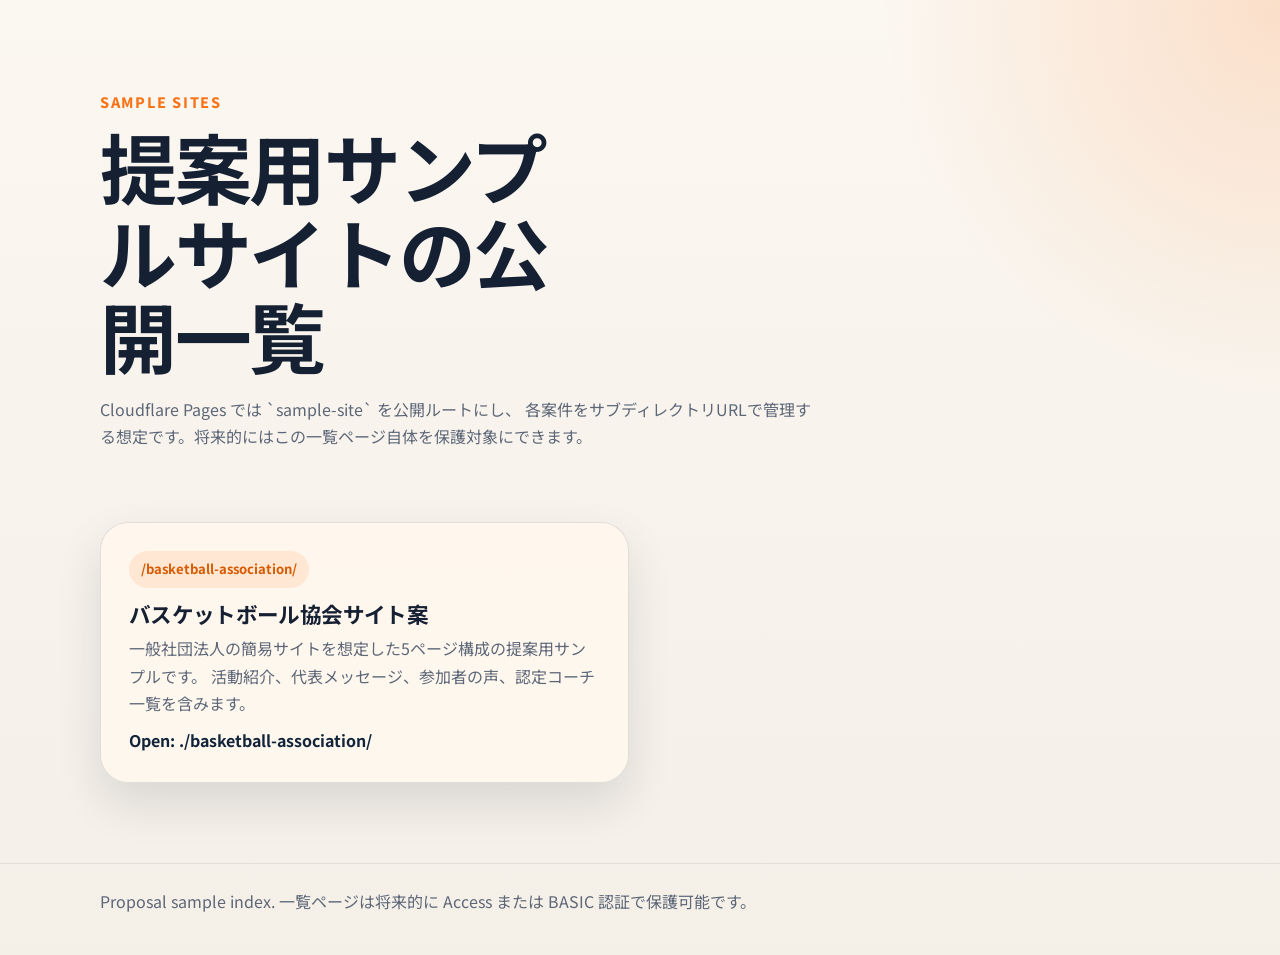
==== sample-site/index.html @ b4c60d5f "Reorganize public samples under sample-site" ====
<!DOCTYPE html>
<html lang="ja">
<head>
  <meta charset="utf-8">
  <meta name="viewport" content="width=device-width, initial-scale=1">
  <title>Sample Sites Index</title>
  <meta name="description" content="提案用サンプルサイトの一覧ページです。">
  <style>
    :root {
      --bg: #f4efe7;
      --surface: rgba(255, 248, 239, 0.9);
      --line: rgba(12, 36, 62, 0.12);
      --text: #152033;
      --muted: #5d6778;
      --navy: #11243a;
      --orange: #f97316;
      --shadow: 0 20px 45px rgba(17, 36, 58, 0.12);
      --container: min(1080px, calc(100% - 40px));
    }

    * { box-sizing: border-box; }

    body {
      margin: 0;
      font-family: "Noto Sans JP", sans-serif;
      color: var(--text);
      line-height: 1.7;
      background:
        radial-gradient(circle at top right, rgba(249, 115, 22, 0.18), transparent 25%),
        linear-gradient(180deg, #fbf7f1 0%, var(--bg) 100%);
    }

    a {
      color: inherit;
      text-decoration: none;
    }

    .container {
      width: var(--container);
      margin: 0 auto;
    }

    .hero {
      padding: 72px 0 40px;
    }

    .eyebrow {
      margin: 0 0 10px;
      color: var(--orange);
      font-size: 0.9rem;
      font-weight: 800;
      letter-spacing: 0.12em;
      text-transform: uppercase;
    }

    h1, h2 {
      margin: 0;
      line-height: 1.1;
      letter-spacing: -0.03em;
    }

    h1 {
      font-size: clamp(2.4rem, 6vw, 4.8rem);
      max-width: 10ch;
    }

    h2 {
      font-size: 1.35rem;
    }

    p {
      margin: 0;
      color: var(--muted);
    }

    .hero p {
      max-width: 720px;
      margin-top: 18px;
    }

    .section {
      padding: 32px 0 80px;
    }

    .grid {
      display: grid;
      grid-template-columns: repeat(2, minmax(0, 1fr));
      gap: 22px;
    }

    .card {
      display: block;
      padding: 28px;
      border: 1px solid var(--line);
      border-radius: 28px;
      background: var(--surface);
      box-shadow: var(--shadow);
      transition: transform 180ms ease, border-color 180ms ease;
    }

    .card:hover {
      transform: translateY(-4px);
      border-color: rgba(249, 115, 22, 0.35);
    }

    .card .slug {
      display: inline-flex;
      align-items: center;
      padding: 7px 12px;
      border-radius: 999px;
      background: rgba(249, 115, 22, 0.12);
      color: #d85a00;
      font-size: 0.82rem;
      font-weight: 700;
    }

    .card h2 {
      margin-top: 14px;
    }

    .card p {
      margin-top: 10px;
    }

    .url {
      margin-top: 14px;
      color: var(--navy);
      font-weight: 700;
      word-break: break-word;
    }

    .footer {
      padding: 24px 0 40px;
      border-top: 1px solid rgba(17, 36, 58, 0.08);
    }

    @media (max-width: 760px) {
      .hero {
        padding-top: 52px;
      }

      .grid {
        grid-template-columns: 1fr;
      }

      .card {
        padding: 22px;
      }
    }
  </style>
  <link rel="preconnect" href="https://fonts.googleapis.com">
  <link rel="preconnect" href="https://fonts.gstatic.com" crossorigin>
  <link href="https://fonts.googleapis.com/css2?family=Noto+Sans+JP:wght@400;500;700;900&display=swap" rel="stylesheet">
</head>
<body>
  <main>
    <section class="hero">
      <div class="container">
        <p class="eyebrow">Sample Sites</p>
        <h1>提案用サンプルサイトの公開一覧</h1>
        <p>
          Cloudflare Pages では `sample-site` を公開ルートにし、
          各案件をサブディレクトリURLで管理する想定です。将来的にはこの一覧ページ自体を保護対象にできます。
        </p>
      </div>
    </section>

    <section class="section">
      <div class="container">
        <div class="grid">
          <a class="card" href="basketball-association/">
            <span class="slug">/basketball-association/</span>
            <h2>バスケットボール協会サイト案</h2>
            <p>
              一般社団法人の簡易サイトを想定した5ページ構成の提案用サンプルです。
              活動紹介、代表メッセージ、参加者の声、認定コーチ一覧を含みます。
            </p>
            <p class="url">Open: ./basketball-association/</p>
          </a>
        </div>
      </div>
    </section>
  </main>

  <footer class="footer">
    <div class="container">
      <p>Proposal sample index. 一覧ページは将来的に Access または BASIC 認証で保護可能です。</p>
    </div>
  </footer>
</body>
</html>
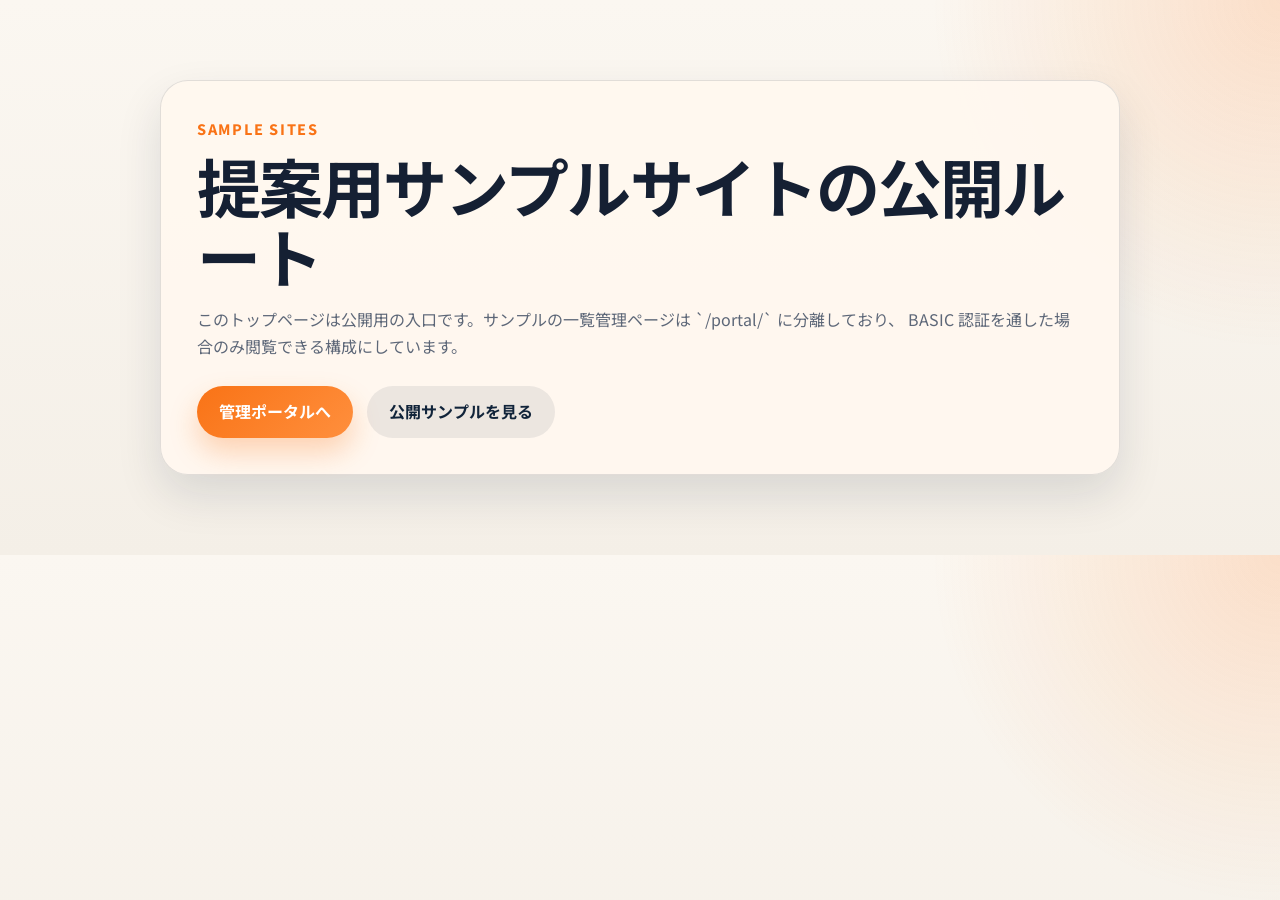
==== commit b0184f33: "Protect portal with Pages Functions basic auth" ====
--- a/sample-site/index.html
+++ b/sample-site/index.html
@@ -3,19 +3,19 @@
 <head>
   <meta charset="utf-8">
   <meta name="viewport" content="width=device-width, initial-scale=1">
-  <title>Sample Sites Index</title>
-  <meta name="description" content="提案用サンプルサイトの一覧ページです。">
+  <title>Sample Sites</title>
+  <meta name="description" content="提案用サンプルサイトの公開ルートです。">
   <style>
     :root {
       --bg: #f4efe7;
-      --surface: rgba(255, 248, 239, 0.9);
+      --surface: rgba(255, 248, 239, 0.92);
       --line: rgba(12, 36, 62, 0.12);
       --text: #152033;
       --muted: #5d6778;
       --navy: #11243a;
       --orange: #f97316;
       --shadow: 0 20px 45px rgba(17, 36, 58, 0.12);
-      --container: min(1080px, calc(100% - 40px));
+      --container: min(960px, calc(100% - 40px));
     }
 
     * { box-sizing: border-box; }
@@ -41,7 +41,15 @@
     }
 
     .hero {
-      padding: 72px 0 40px;
+      padding: 80px 0;
+    }
+
+    .panel {
+      padding: 36px;
+      border: 1px solid var(--line);
+      border-radius: 28px;
+      background: var(--surface);
+      box-shadow: var(--shadow);
     }
 
     .eyebrow {
@@ -53,99 +61,49 @@
       text-transform: uppercase;
     }
 
-    h1, h2 {
+    h1 {
       margin: 0;
-      line-height: 1.1;
+      font-size: clamp(2.2rem, 6vw, 4rem);
+      line-height: 1.08;
       letter-spacing: -0.03em;
     }
 
-    h1 {
-      font-size: clamp(2.4rem, 6vw, 4.8rem);
-      max-width: 10ch;
-    }
-
-    h2 {
-      font-size: 1.35rem;
-    }
-
     p {
-      margin: 0;
+      margin: 16px 0 0;
       color: var(--muted);
     }
 
-    .hero p {
-      max-width: 720px;
-      margin-top: 18px;
+    .actions {
+      display: flex;
+      flex-wrap: wrap;
+      gap: 14px;
+      margin-top: 26px;
     }
 
-    .section {
-      padding: 32px 0 80px;
+    .button {
+      display: inline-flex;
+      align-items: center;
+      justify-content: center;
+      min-height: 52px;
+      padding: 0 22px;
+      border-radius: 999px;
+      font-weight: 700;
+      transition: transform 180ms ease;
     }
 
-    .grid {
-      display: grid;
-      grid-template-columns: repeat(2, minmax(0, 1fr));
-      gap: 22px;
+    .button:hover {
+      transform: translateY(-2px);
     }
 
-    .card {
-      display: block;
-      padding: 28px;
-      border: 1px solid var(--line);
-      border-radius: 28px;
-      background: var(--surface);
-      box-shadow: var(--shadow);
-      transition: transform 180ms ease, border-color 180ms ease;
+    .button-primary {
+      background: linear-gradient(135deg, var(--orange) 0%, #ff8f3d 100%);
+      color: #fff;
+      box-shadow: 0 14px 28px rgba(249, 115, 22, 0.28);
     }
 
-    .card:hover {
-      transform: translateY(-4px);
-      border-color: rgba(249, 115, 22, 0.35);
-    }
-
-    .card .slug {
-      display: inline-flex;
-      align-items: center;
-      padding: 7px 12px;
-      border-radius: 999px;
-      background: rgba(249, 115, 22, 0.12);
-      color: #d85a00;
-      font-size: 0.82rem;
-      font-weight: 700;
-    }
-
-    .card h2 {
-      margin-top: 14px;
-    }
-
-    .card p {
-      margin-top: 10px;
-    }
-
-    .url {
-      margin-top: 14px;
+    .button-secondary {
+      background: rgba(17, 36, 58, 0.08);
       color: var(--navy);
-      font-weight: 700;
-      word-break: break-word;
-    }
-
-    .footer {
-      padding: 24px 0 40px;
-      border-top: 1px solid rgba(17, 36, 58, 0.08);
-    }
-
-    @media (max-width: 760px) {
-      .hero {
-        padding-top: 52px;
-      }
-
-      .grid {
-        grid-template-columns: 1fr;
-      }
-
-      .card {
-        padding: 22px;
-      }
     }
   </style>
   <link rel="preconnect" href="https://fonts.googleapis.com">
@@ -153,39 +111,21 @@
   <link href="https://fonts.googleapis.com/css2?family=Noto+Sans+JP:wght@400;500;700;900&display=swap" rel="stylesheet">
 </head>
 <body>
-  <main>
-    <section class="hero">
-      <div class="container">
+  <main class="hero">
+    <div class="container">
+      <section class="panel">
         <p class="eyebrow">Sample Sites</p>
-        <h1>提案用サンプルサイトの公開一覧</h1>
+        <h1>提案用サンプルサイトの公開ルート</h1>
         <p>
-          Cloudflare Pages では `sample-site` を公開ルートにし、
-          各案件をサブディレクトリURLで管理する想定です。将来的にはこの一覧ページ自体を保護対象にできます。
+          このトップページは公開用の入口です。サンプルの一覧管理ページは `/portal/` に分離しており、
+          BASIC 認証を通した場合のみ閲覧できる構成にしています。
         </p>
-      </div>
-    </section>
-
-    <section class="section">
-      <div class="container">
-        <div class="grid">
-          <a class="card" href="basketball-association/">
-            <span class="slug">/basketball-association/</span>
-            <h2>バスケットボール協会サイト案</h2>
-            <p>
-              一般社団法人の簡易サイトを想定した5ページ構成の提案用サンプルです。
-              活動紹介、代表メッセージ、参加者の声、認定コーチ一覧を含みます。
-            </p>
-            <p class="url">Open: ./basketball-association/</p>
-          </a>
+        <div class="actions">
+          <a class="button button-primary" href="portal/">管理ポータルへ</a>
+          <a class="button button-secondary" href="basketball-association/">公開サンプルを見る</a>
         </div>
-      </div>
-    </section>
+      </section>
+    </div>
   </main>
-
-  <footer class="footer">
-    <div class="container">
-      <p>Proposal sample index. 一覧ページは将来的に Access または BASIC 認証で保護可能です。</p>
-    </div>
-  </footer>
 </body>
 </html>
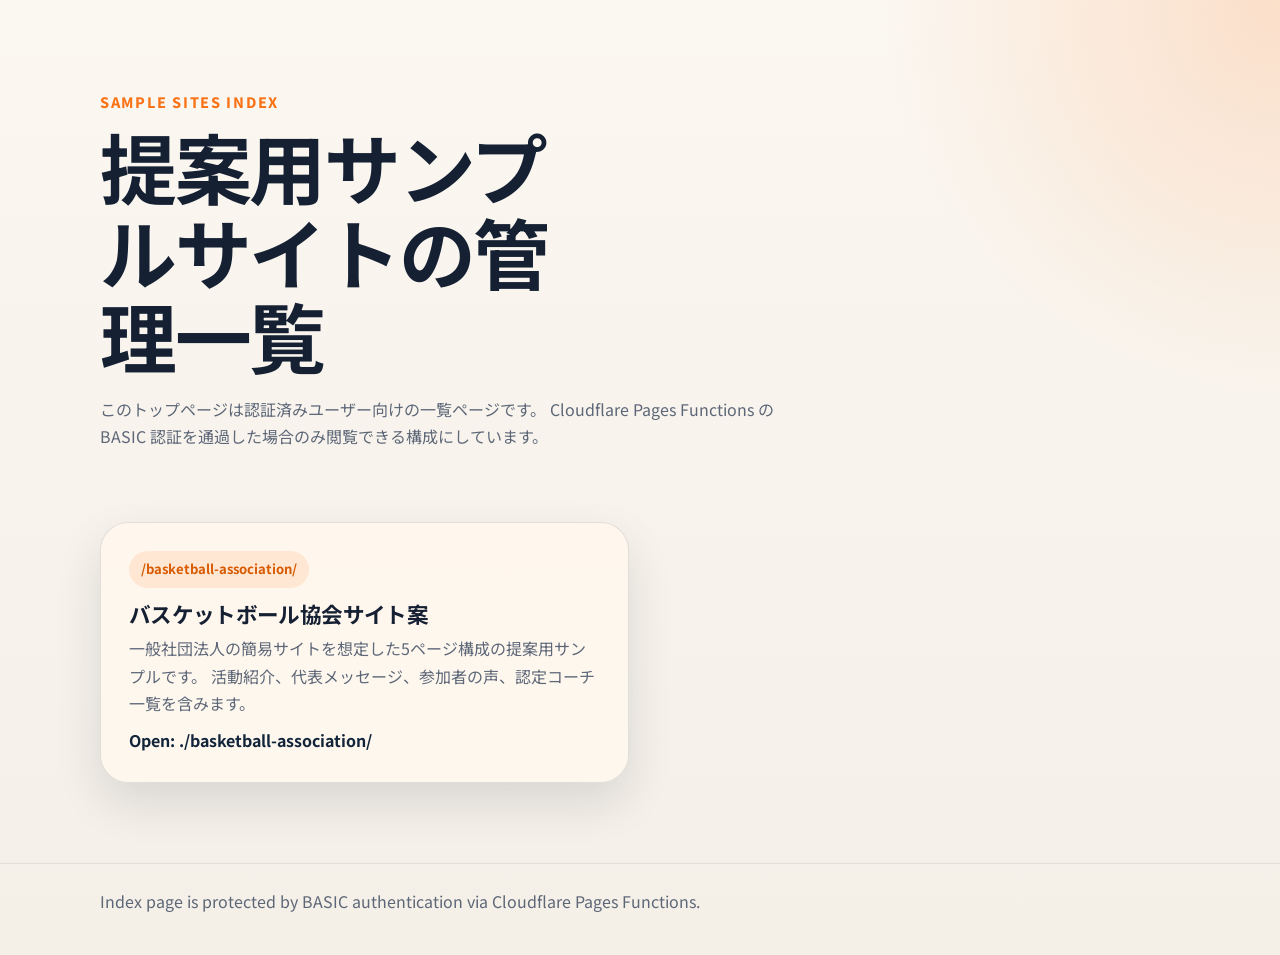
==== commit c3738146: "Protect only root index with basic auth" ====
--- a/sample-site/index.html
+++ b/sample-site/index.html
@@ -3,19 +3,19 @@
 <head>
   <meta charset="utf-8">
   <meta name="viewport" content="width=device-width, initial-scale=1">
-  <title>Sample Sites</title>
-  <meta name="description" content="提案用サンプルサイトの公開ルートです。">
+  <title>Sample Sites Index</title>
+  <meta name="description" content="提案用サンプルサイトの管理用一覧ページです。">
   <style>
     :root {
       --bg: #f4efe7;
-      --surface: rgba(255, 248, 239, 0.92);
+      --surface: rgba(255, 248, 239, 0.9);
       --line: rgba(12, 36, 62, 0.12);
       --text: #152033;
       --muted: #5d6778;
       --navy: #11243a;
       --orange: #f97316;
       --shadow: 0 20px 45px rgba(17, 36, 58, 0.12);
-      --container: min(960px, calc(100% - 40px));
+      --container: min(1080px, calc(100% - 40px));
     }
 
     * { box-sizing: border-box; }
@@ -41,15 +41,7 @@
     }
 
     .hero {
-      padding: 80px 0;
-    }
-
-    .panel {
-      padding: 36px;
-      border: 1px solid var(--line);
-      border-radius: 28px;
-      background: var(--surface);
-      box-shadow: var(--shadow);
+      padding: 72px 0 40px;
     }
 
     .eyebrow {
@@ -61,49 +53,99 @@
       text-transform: uppercase;
     }
 
-    h1 {
+    h1, h2 {
       margin: 0;
-      font-size: clamp(2.2rem, 6vw, 4rem);
-      line-height: 1.08;
+      line-height: 1.1;
       letter-spacing: -0.03em;
     }
 
+    h1 {
+      font-size: clamp(2.4rem, 6vw, 4.8rem);
+      max-width: 10ch;
+    }
+
+    h2 {
+      font-size: 1.35rem;
+    }
+
     p {
-      margin: 16px 0 0;
+      margin: 0;
       color: var(--muted);
     }
 
-    .actions {
-      display: flex;
-      flex-wrap: wrap;
-      gap: 14px;
-      margin-top: 26px;
+    .hero p {
+      max-width: 720px;
+      margin-top: 18px;
     }
 
-    .button {
+    .section {
+      padding: 32px 0 80px;
+    }
+
+    .grid {
+      display: grid;
+      grid-template-columns: repeat(2, minmax(0, 1fr));
+      gap: 22px;
+    }
+
+    .card {
+      display: block;
+      padding: 28px;
+      border: 1px solid var(--line);
+      border-radius: 28px;
+      background: var(--surface);
+      box-shadow: var(--shadow);
+      transition: transform 180ms ease, border-color 180ms ease;
+    }
+
+    .card:hover {
+      transform: translateY(-4px);
+      border-color: rgba(249, 115, 22, 0.35);
+    }
+
+    .card .slug {
       display: inline-flex;
       align-items: center;
-      justify-content: center;
-      min-height: 52px;
-      padding: 0 22px;
+      padding: 7px 12px;
       border-radius: 999px;
+      background: rgba(249, 115, 22, 0.12);
+      color: #d85a00;
+      font-size: 0.82rem;
       font-weight: 700;
-      transition: transform 180ms ease;
     }
 
-    .button:hover {
-      transform: translateY(-2px);
+    .card h2 {
+      margin-top: 14px;
     }
 
-    .button-primary {
-      background: linear-gradient(135deg, var(--orange) 0%, #ff8f3d 100%);
-      color: #fff;
-      box-shadow: 0 14px 28px rgba(249, 115, 22, 0.28);
+    .card p {
+      margin-top: 10px;
     }
 
-    .button-secondary {
-      background: rgba(17, 36, 58, 0.08);
+    .url {
+      margin-top: 14px;
       color: var(--navy);
+      font-weight: 700;
+      word-break: break-word;
+    }
+
+    .footer {
+      padding: 24px 0 40px;
+      border-top: 1px solid rgba(17, 36, 58, 0.08);
+    }
+
+    @media (max-width: 760px) {
+      .hero {
+        padding-top: 52px;
+      }
+
+      .grid {
+        grid-template-columns: 1fr;
+      }
+
+      .card {
+        padding: 22px;
+      }
     }
   </style>
   <link rel="preconnect" href="https://fonts.googleapis.com">
@@ -111,21 +153,39 @@
   <link href="https://fonts.googleapis.com/css2?family=Noto+Sans+JP:wght@400;500;700;900&display=swap" rel="stylesheet">
 </head>
 <body>
-  <main class="hero">
+  <main>
+    <section class="hero">
+      <div class="container">
+        <p class="eyebrow">Sample Sites Index</p>
+        <h1>提案用サンプルサイトの管理一覧</h1>
+        <p>
+          このトップページは認証済みユーザー向けの一覧ページです。
+          Cloudflare Pages Functions の BASIC 認証を通過した場合のみ閲覧できる構成にしています。
+        </p>
+      </div>
+    </section>
+
+    <section class="section">
+      <div class="container">
+        <div class="grid">
+          <a class="card" href="basketball-association/">
+            <span class="slug">/basketball-association/</span>
+            <h2>バスケットボール協会サイト案</h2>
+            <p>
+              一般社団法人の簡易サイトを想定した5ページ構成の提案用サンプルです。
+              活動紹介、代表メッセージ、参加者の声、認定コーチ一覧を含みます。
+            </p>
+            <p class="url">Open: ./basketball-association/</p>
+          </a>
+        </div>
+      </div>
+    </section>
+  </main>
+
+  <footer class="footer">
     <div class="container">
-      <section class="panel">
-        <p class="eyebrow">Sample Sites</p>
-        <h1>提案用サンプルサイトの公開ルート</h1>
-        <p>
-          このトップページは公開用の入口です。サンプルの一覧管理ページは `/portal/` に分離しており、
-          BASIC 認証を通した場合のみ閲覧できる構成にしています。
-        </p>
-        <div class="actions">
-          <a class="button button-primary" href="portal/">管理ポータルへ</a>
-          <a class="button button-secondary" href="basketball-association/">公開サンプルを見る</a>
-        </div>
-      </section>
+      <p>Index page is protected by BASIC authentication via Cloudflare Pages Functions.</p>
     </div>
-  </main>
+  </footer>
 </body>
 </html>
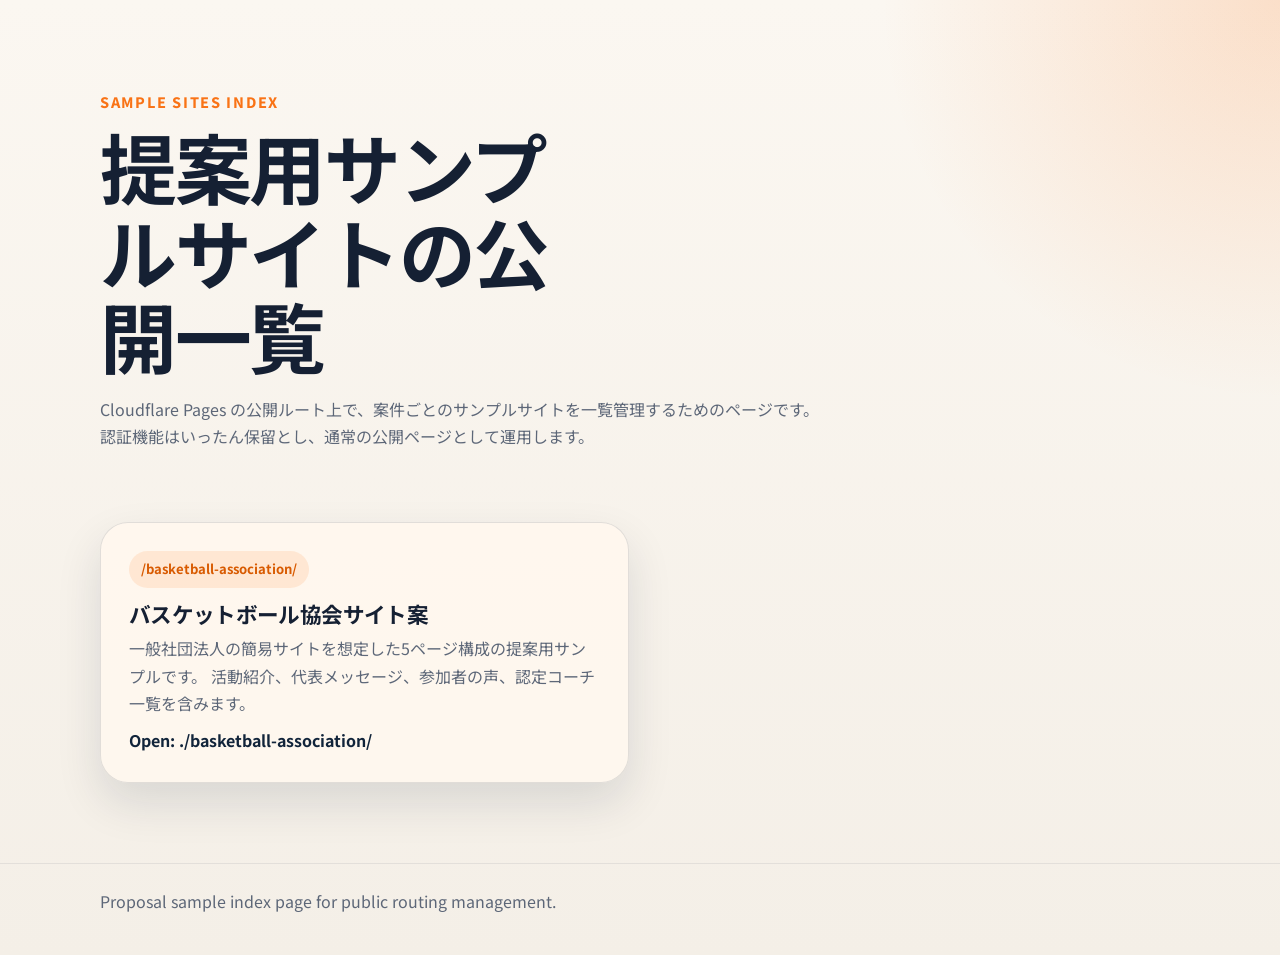
==== commit 7a8392e2: "Remove auth and keep public sample index" ====
--- a/sample-site/index.html
+++ b/sample-site/index.html
@@ -4,7 +4,7 @@
   <meta charset="utf-8">
   <meta name="viewport" content="width=device-width, initial-scale=1">
   <title>Sample Sites Index</title>
-  <meta name="description" content="提案用サンプルサイトの管理用一覧ページです。">
+  <meta name="description" content="提案用サンプルサイトの公開一覧ページです。">
   <style>
     :root {
       --bg: #f4efe7;
@@ -157,10 +157,10 @@
     <section class="hero">
       <div class="container">
         <p class="eyebrow">Sample Sites Index</p>
-        <h1>提案用サンプルサイトの管理一覧</h1>
+        <h1>提案用サンプルサイトの公開一覧</h1>
         <p>
-          このトップページは認証済みユーザー向けの一覧ページです。
-          Cloudflare Pages Functions の BASIC 認証を通過した場合のみ閲覧できる構成にしています。
+          Cloudflare Pages の公開ルート上で、案件ごとのサンプルサイトを一覧管理するためのページです。
+          認証機能はいったん保留とし、通常の公開ページとして運用します。
         </p>
       </div>
     </section>
@@ -184,7 +184,7 @@
 
   <footer class="footer">
     <div class="container">
-      <p>Index page is protected by BASIC authentication via Cloudflare Pages Functions.</p>
+      <p>Proposal sample index page for public routing management.</p>
     </div>
   </footer>
 </body>
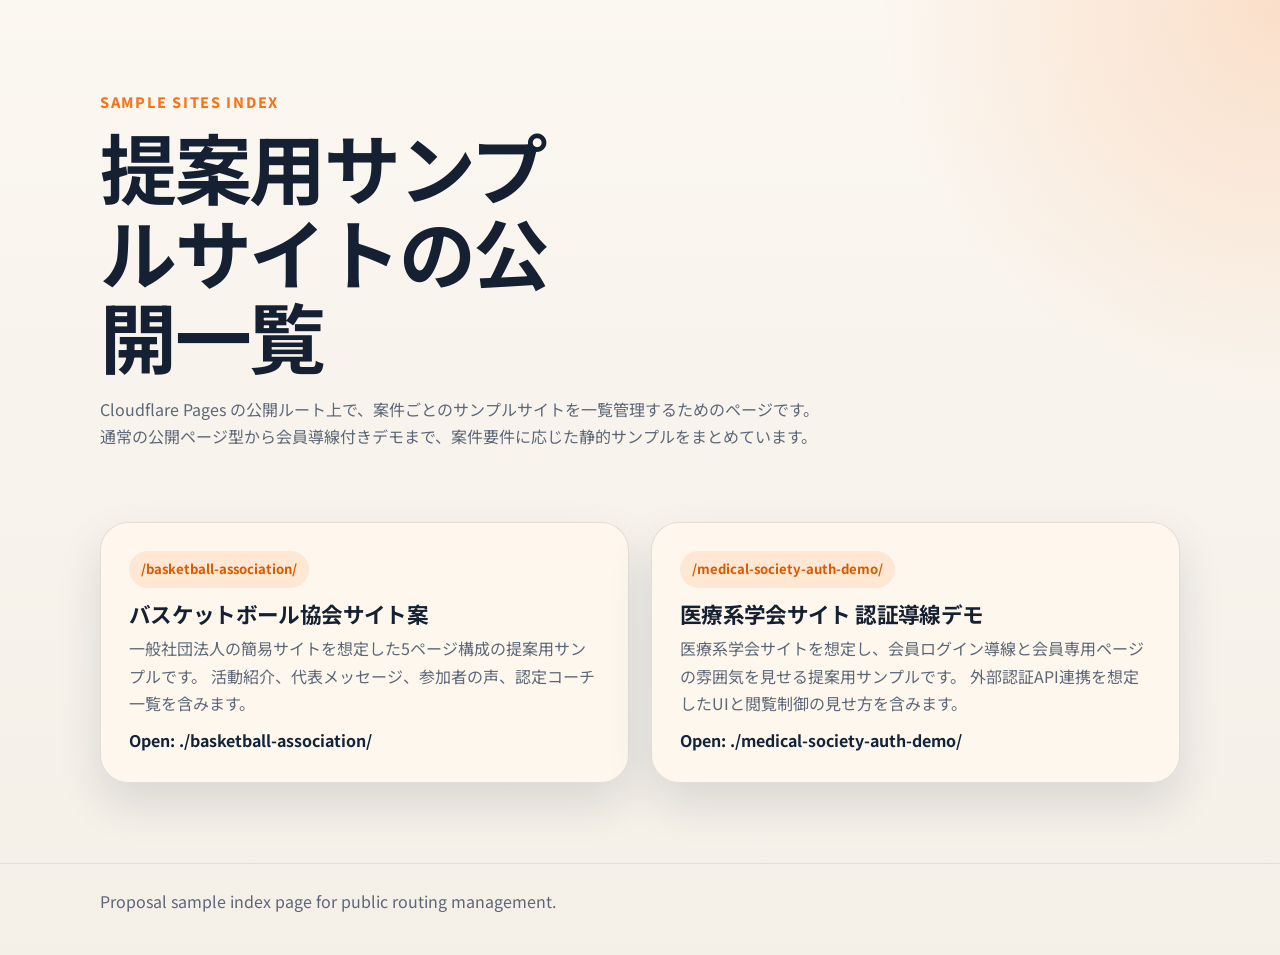
==== commit 9080e942: "Add medical society auth demo sample site" ====
--- a/sample-site/index.html
+++ b/sample-site/index.html
@@ -160,7 +160,7 @@
         <h1>提案用サンプルサイトの公開一覧</h1>
         <p>
           Cloudflare Pages の公開ルート上で、案件ごとのサンプルサイトを一覧管理するためのページです。
-          認証機能はいったん保留とし、通常の公開ページとして運用します。
+          通常の公開ページ型から会員導線付きデモまで、案件要件に応じた静的サンプルをまとめています。
         </p>
       </div>
     </section>
@@ -177,6 +177,16 @@
             </p>
             <p class="url">Open: ./basketball-association/</p>
           </a>
+
+          <a class="card" href="medical-society-auth-demo/">
+            <span class="slug">/medical-society-auth-demo/</span>
+            <h2>医療系学会サイト 認証導線デモ</h2>
+            <p>
+              医療系学会サイトを想定し、会員ログイン導線と会員専用ページの雰囲気を見せる提案用サンプルです。
+              外部認証API連携を想定したUIと閲覧制御の見せ方を含みます。
+            </p>
+            <p class="url">Open: ./medical-society-auth-demo/</p>
+          </a>
         </div>
       </div>
     </section>
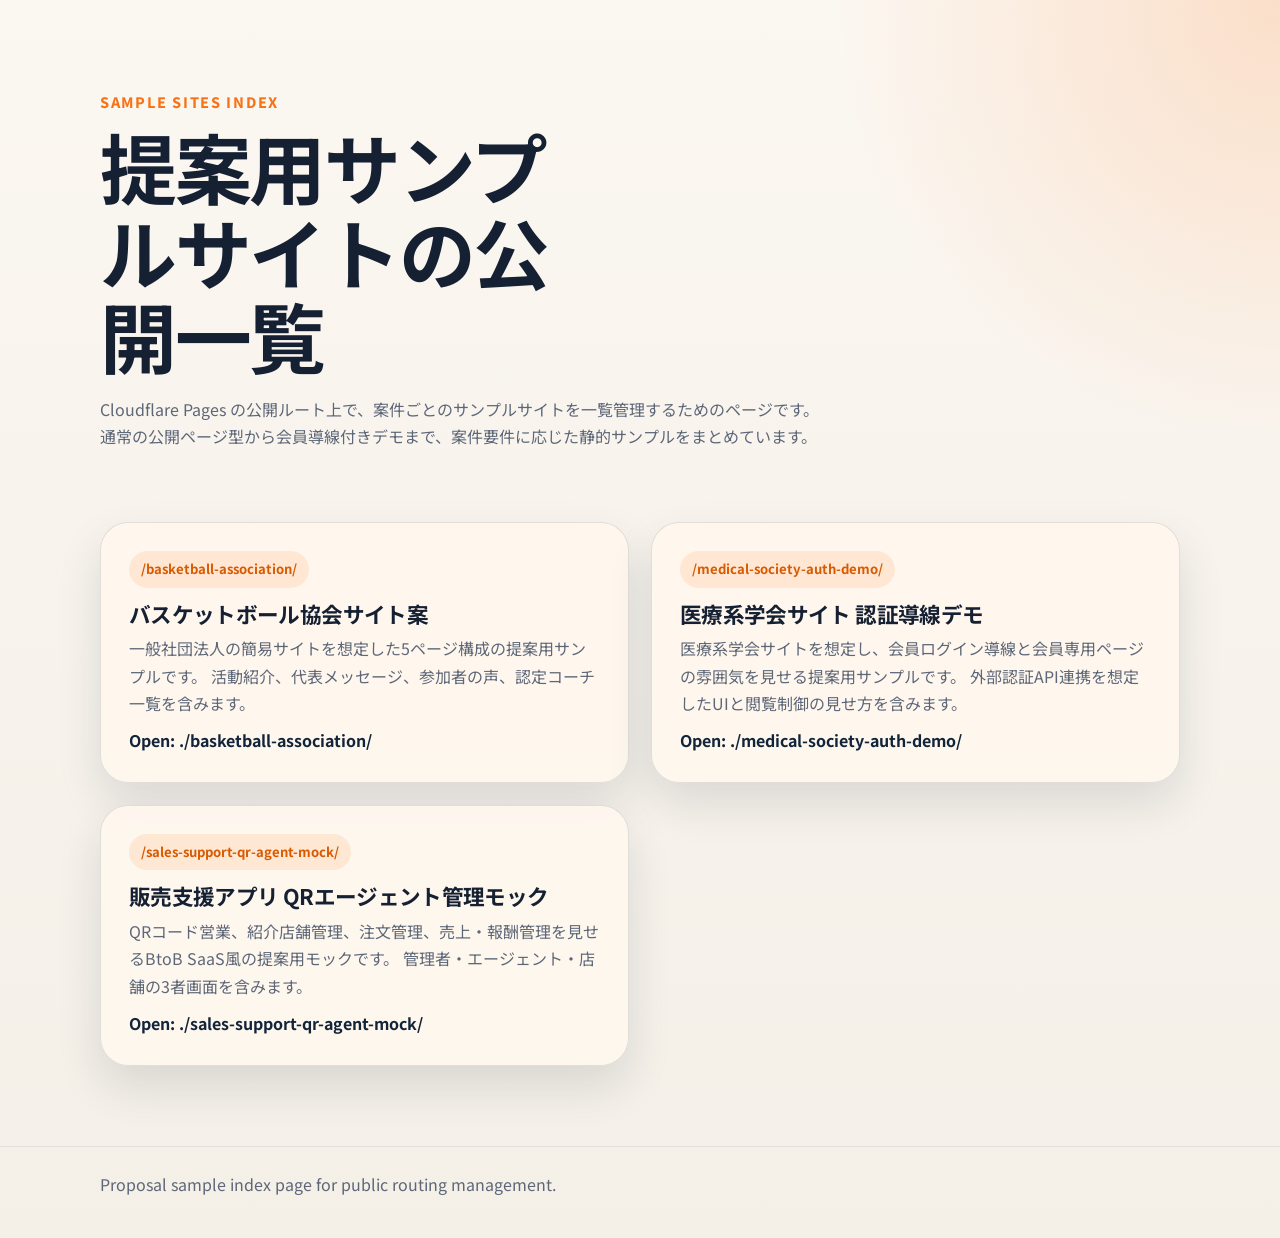
==== commit a6181054: "Add sales support QR agent mock site" ====
--- a/sample-site/index.html
+++ b/sample-site/index.html
@@ -187,6 +187,16 @@
             </p>
             <p class="url">Open: ./medical-society-auth-demo/</p>
           </a>
+
+          <a class="card" href="sales-support-qr-agent-mock/">
+            <span class="slug">/sales-support-qr-agent-mock/</span>
+            <h2>販売支援アプリ QRエージェント管理モック</h2>
+            <p>
+              QRコード営業、紹介店舗管理、注文管理、売上・報酬管理を見せるBtoB SaaS風の提案用モックです。
+              管理者・エージェント・店舗の3者画面を含みます。
+            </p>
+            <p class="url">Open: ./sales-support-qr-agent-mock/</p>
+          </a>
         </div>
       </div>
     </section>
